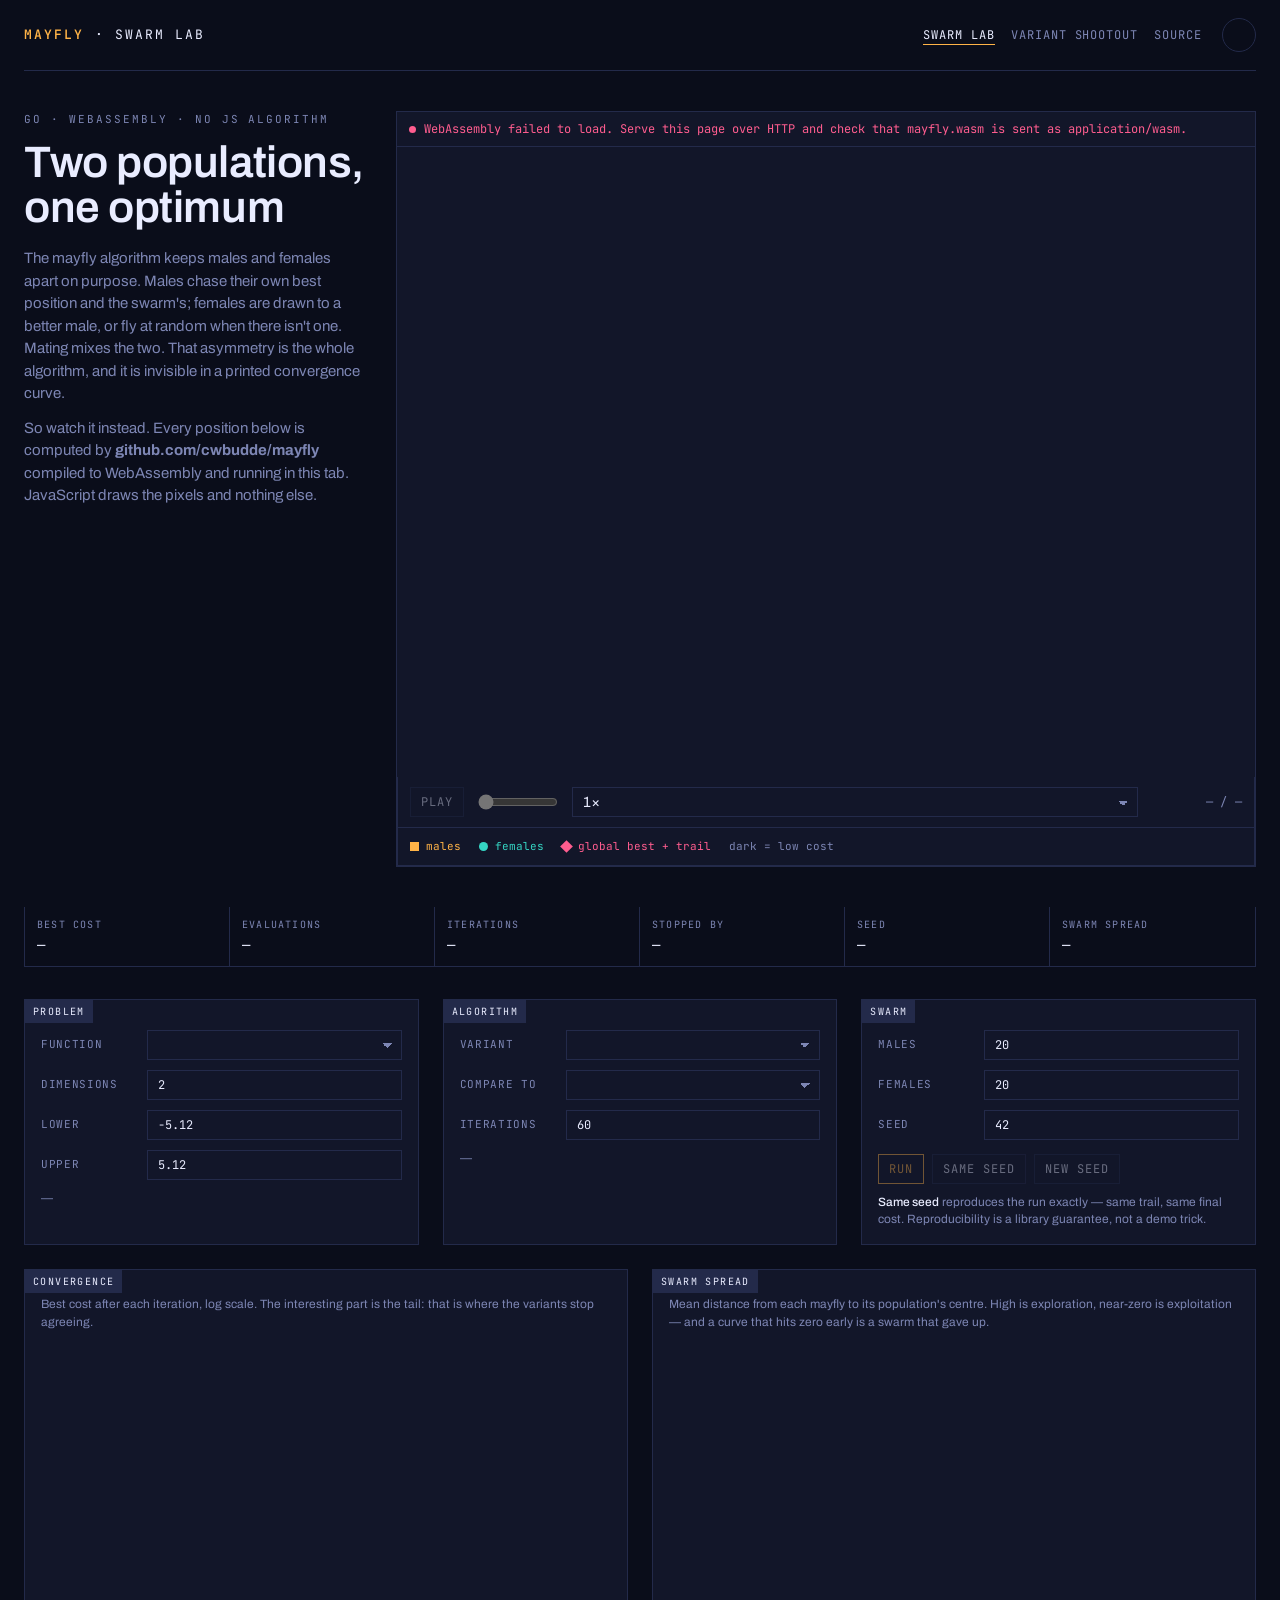
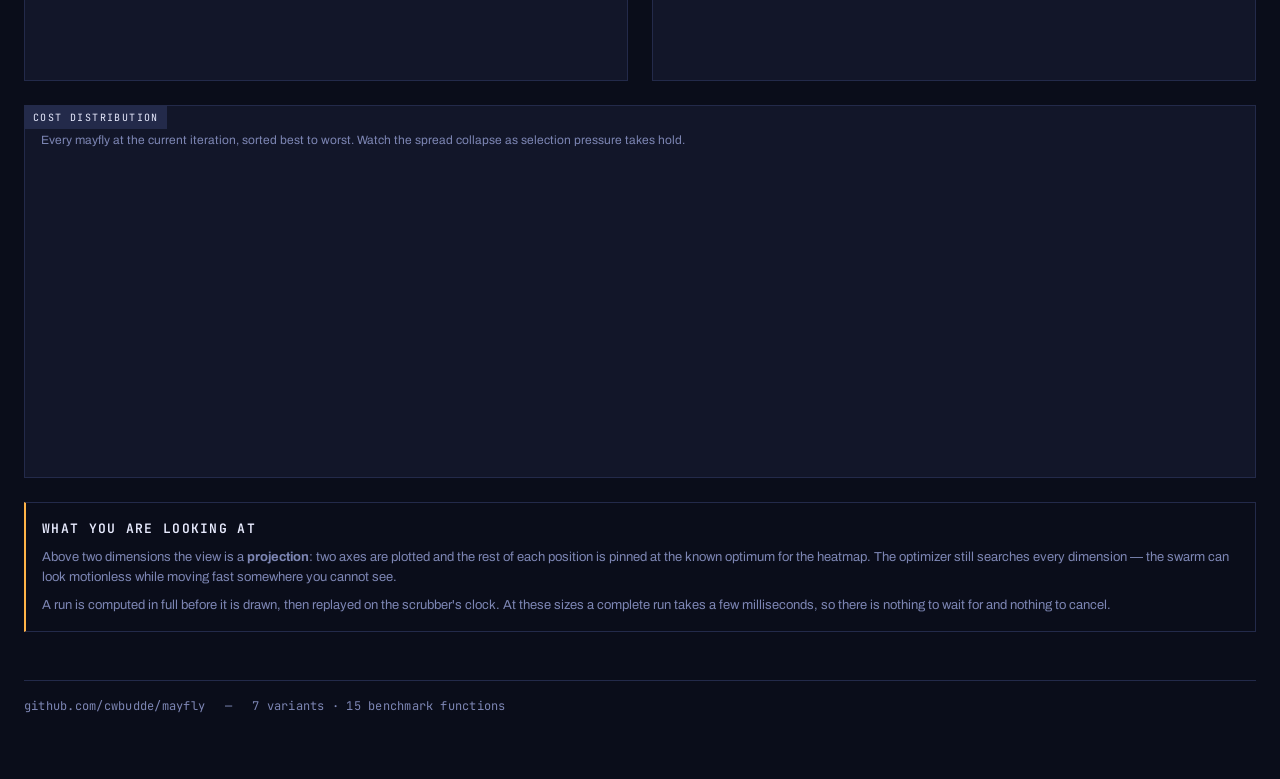
==== examples/wasm-demo/index.html @ 2de289dc "feat(demo): add a WebAssembly web demo and publish it to Pages The library's only shop window was `g" ====
<!doctype html>
<html lang="en">
  <head>
    <meta charset="utf-8" />
    <meta name="viewport" content="width=device-width, initial-scale=1" />
    <title>Swarm Lab — mayfly</title>
    <meta
      name="description"
      content="Watch the Mayfly Optimization Algorithm search, in your browser. Go compiled to WebAssembly, no algorithm logic in JavaScript."
    />
    <link rel="icon" href="favicon.svg" type="image/svg+xml" />
    <link rel="preconnect" href="https://fonts.googleapis.com" />
    <link rel="preconnect" href="https://fonts.gstatic.com" crossorigin />
    <link
      href="https://fonts.googleapis.com/css2?family=Archivo:wght@400;500;600&family=JetBrains+Mono:wght@400;500&display=swap"
      rel="stylesheet"
    />
    <link rel="stylesheet" href="style.css" />

    <!--
      DOM CONTRACT — read this before touching app.js / render.js.

      Ids app.js binds to (must never be removed or renamed):
        #rack             shell; JS sets data-boot="loading|ready"
        #status           status readout, gets data-state="ready|error|loading"
        #swarmRing        .swarm-ring; JS sets --boot-progress (0..1) while
                          streaming, then data-state="ready" for legend mode
        #stage            hero canvas — landscape + swarm
        #convergence      convergence canvas
        #diversity        diversity canvas
        #spread           cost-distribution canvas

        #benchmark        <select> of objective functions (populated from info())
        #variant          <select> of algorithm variants (populated from info())
        #compareVariant   <select> for the A/B variant; value "" disables A/B
        #dimensions #npop #npopf #iterations #seed   <input type=number>
        #lower #upper     <input type=number> bounds
        #run              primary button
        #rerun            re-run at the same seed
        #newSeed          randomize the seed and run

        #play             play/pause toggle, gets aria-pressed
        #scrub            <input type=range> over iterations
        #speed            <select> replay speed
        #frameReadout     "iteration n / N"

        #benchNote        blurb for the selected function
        #variantNote      description for the selected variant

      Telemetry values, all .v spans:
        #tBest #tEvals #tIterations #tTermination #tSeed #tDiversity
    -->
  </head>
  <body>
    <div class="rack" id="rack" data-boot="loading">
      <div class="rail-top">
        <span class="brand"><b>mayfly</b> · swarm lab</span>
        <nav class="site-nav">
          <a href="index.html" aria-current="page">Swarm Lab</a>
          <a href="benchmark.html">Variant Shootout</a>
          <a href="https://github.com/CWBudde/Mayfly">Source</a>
        </nav>
        <div class="swarm-ring" id="swarmRing" title="male · female · best">
          <div class="swarm-ring__track"></div>
          <div class="swarm-ring__fill"></div>
        </div>
      </div>

      <header class="hero">
        <div class="hero__text">
          <p class="eyebrow">GO · WEBASSEMBLY · NO JS ALGORITHM</p>
          <h1>Two populations, one optimum</h1>
          <p class="lede">
            The mayfly algorithm keeps males and females apart on purpose. Males
            chase their own best position and the swarm's; females are drawn to
            a better male, or fly at random when there isn't one. Mating mixes
            the two. That asymmetry is the whole algorithm, and it is invisible
            in a printed convergence curve.
          </p>
          <p class="lede">
            So watch it instead. Every position below is computed by
            <b>github.com/cwbudde/mayfly</b> compiled to WebAssembly and running
            in this tab. JavaScript draws the pixels and nothing else.
          </p>
        </div>

        <div class="hero__stage">
          <div class="status" id="status" data-state="loading">
            Loading WebAssembly…
          </div>
          <canvas class="stage-canvas" id="stage"></canvas>
          <div class="transport">
            <button id="play" aria-pressed="false" disabled>Play</button>
            <input
              type="range"
              id="scrub"
              min="0"
              max="0"
              value="0"
              step="1"
              disabled
              aria-label="Iteration"
            />
            <select id="speed" aria-label="Replay speed">
              <option value="0.25">0.25×</option>
              <option value="0.5">0.5×</option>
              <option value="1" selected>1×</option>
              <option value="2">2×</option>
              <option value="4">4×</option>
            </select>
            <span class="frame-readout mono" id="frameReadout">— / —</span>
          </div>
          <div class="legend">
            <span class="male"><i></i>males</span>
            <span class="female"><i></i>females</span>
            <span class="best"><i></i>global best + trail</span>
            <span>dark = low cost</span>
          </div>
        </div>
      </header>

      <dl class="telemetry mono">
        <div><span class="k">best cost</span><span class="v" id="tBest">—</span></div>
        <div><span class="k">evaluations</span><span class="v" id="tEvals">—</span></div>
        <div><span class="k">iterations</span><span class="v" id="tIterations">—</span></div>
        <div><span class="k">stopped by</span><span class="v" id="tTermination">—</span></div>
        <div><span class="k">seed</span><span class="v" id="tSeed">—</span></div>
        <div><span class="k">swarm spread</span><span class="v" id="tDiversity">—</span></div>
      </dl>

      <section class="controls">
        <div class="control-group">
          <span class="corner-label">Problem</span>
          <div class="field">
            <label for="benchmark">function</label>
            <select id="benchmark"></select>
          </div>
          <div class="field">
            <label for="dimensions">dimensions</label>
            <input type="number" id="dimensions" min="2" max="30" step="1" value="2" />
          </div>
          <div class="field">
            <label for="lower">lower</label>
            <input type="number" id="lower" step="any" value="-5.12" />
          </div>
          <div class="field">
            <label for="upper">upper</label>
            <input type="number" id="upper" step="any" value="5.12" />
          </div>
          <p class="field-note" id="benchNote">—</p>
        </div>

        <div class="control-group">
          <span class="corner-label">Algorithm</span>
          <div class="field">
            <label for="variant">variant</label>
            <select id="variant"></select>
          </div>
          <div class="field">
            <label for="compareVariant">compare to</label>
            <select id="compareVariant"></select>
          </div>
          <div class="field">
            <label for="iterations">iterations</label>
            <input type="number" id="iterations" min="1" max="1000" step="10" value="60" />
          </div>
          <p class="field-note" id="variantNote">—</p>
        </div>

        <div class="control-group">
          <span class="corner-label">Swarm</span>
          <div class="field">
            <label for="npop">males</label>
            <input type="number" id="npop" min="2" max="200" step="1" value="20" />
          </div>
          <div class="field">
            <label for="npopf">females</label>
            <input type="number" id="npopf" min="2" max="200" step="1" value="20" />
          </div>
          <div class="field">
            <label for="seed">seed</label>
            <input type="number" id="seed" step="1" value="42" />
          </div>
          <div class="button-row">
            <button id="run" data-primary disabled>Run</button>
            <button id="rerun" disabled>Same seed</button>
            <button id="newSeed" disabled>New seed</button>
          </div>
          <p class="field-note">
            <b>Same seed</b> reproduces the run exactly — same trail, same final
            cost. Reproducibility is a library guarantee, not a demo trick.
          </p>
        </div>
      </section>

      <section class="panels">
        <div class="panel">
          <span class="corner-label">Convergence</span>
          <p class="panel-note">
            Best cost after each iteration, log scale. The interesting part is
            the tail: that is where the variants stop agreeing.
          </p>
          <canvas id="convergence"></canvas>
        </div>

        <div class="panel">
          <span class="corner-label">Swarm spread</span>
          <p class="panel-note">
            Mean distance from each mayfly to its population's centre. High is
            exploration, near-zero is exploitation — and a curve that hits zero
            early is a swarm that gave up.
          </p>
          <canvas id="diversity"></canvas>
        </div>

        <div class="panel panel--wide">
          <span class="corner-label">Cost distribution</span>
          <p class="panel-note">
            Every mayfly at the current iteration, sorted best to worst. Watch
            the spread collapse as selection pressure takes hold.
          </p>
          <canvas id="spread"></canvas>
        </div>
      </section>

      <div class="caveat">
        <h3>What you are looking at</h3>
        <p>
          Above two dimensions the view is a <b>projection</b>: two axes are
          plotted and the rest of each position is pinned at the known optimum
          for the heatmap. The optimizer still searches every dimension — the
          swarm can look motionless while moving fast somewhere you cannot see.
        </p>
        <p>
          A run is computed in full before it is drawn, then replayed on the
          scrubber's clock. At these sizes a complete run takes a few
          milliseconds, so there is nothing to wait for and nothing to cancel.
        </p>
      </div>

      <footer class="rack-footer mono">
        <span>github.com/cwbudde/mayfly</span>
        <span id="buildInfo">—</span>
        <span>7 variants · 15 benchmark functions</span>
      </footer>
    </div>

    <script src="wasm_exec.js"></script>
    <script src="render.js"></script>
    <script src="app.js"></script>
  </body>
</html>
---- examples/wasm-demo/style.css ----
/* ==========================================================================
   mayfly — Swarm Lab
   Instrument-rack visual system, borrowed from the algo-fft demo so the two
   read as one family. One dark look, no light variant, no border radius.

   Signature idea: the swarm is two populations, not one. Males and females get
   their own hue AND their own glyph everywhere they appear — canvas, legend,
   chart, table. Colour alone would exclude roughly one man in twelve, and the
   dual population is the single thing about this algorithm a viewer most needs
   to see.
   ========================================================================== */

:root {
  /* ---- ground tokens ---- */
  --void: #0a0d1a; /* page ground */
  --rack: #121629; /* panel fill */
  --rule: #232a4a; /* hairlines — the only separator device */
  --dim: #7d86b4; /* labels, ticks, secondary readouts */
  --lume: #e9ecff; /* primary text */

  /* ---- the swarm ---- */
  /* JS reads these via getComputedStyle; keep them real custom properties. */
  --male: #ffb347; /* amber   — males, personal-best seekers */
  --female: #35d6c4; /* teal    — females, attracted or flying free */
  --best: #ff5d8f; /* rose    — the global best and its trail */
  --elite: #8b7dff; /* violet  — variant extras: elites, opposition, probes */

  /* ---- landscape ramp: low cost dark, high cost lit ---- */
  --land-low: #0d1230;
  --land-mid: #2b2a63;
  --land-high: #6a5aa8;

  /* interactive states draw from the swarm, not a separate brand colour */
  --action: var(--male);
  --action-hi: var(--best);
  --armed: var(--female);

  --ok: #35d6c4;
  --warn: #ffb347;
  --bad: #ff5d8f;

  /* ---- type ---- */
  --font-display: "Archivo", "Arial Narrow", "Helvetica Neue", sans-serif;
  --font-mono: "JetBrains Mono", ui-monospace, "SFMono-Regular", Menlo, Consolas,
    monospace;

  /* ---- rhythm ---- */
  --gutter: 24px;
  --rack-max: 1280px;
}

html {
  color-scheme: dark;
}

* {
  box-sizing: border-box;
}

body {
  margin: 0;
  background: var(--void);
  color: var(--lume);
  font-family: var(--font-display);
  font-size: 15px;
  line-height: 1.5;
  -webkit-font-smoothing: antialiased;
}

/* --------------------------------------------------------------------------
   Primitives
   -------------------------------------------------------------------------- */

.mono {
  font-family: var(--font-mono);
  font-size: 12px;
  letter-spacing: 0.02em;
}

h1,
h2,
h3 {
  margin: 0;
  font-weight: 600;
  letter-spacing: -0.01em;
}

a {
  color: var(--action);
  text-decoration: none;
  border-bottom: 1px solid transparent;
}

a:hover {
  border-bottom-color: currentColor;
}

button,
select,
input {
  font-family: inherit;
  font-size: inherit;
  color: inherit;
  background: transparent;
  border: 1px solid var(--rule);
  border-radius: 0;
  padding: 6px 10px;
}

button {
  cursor: pointer;
  font-family: var(--font-mono);
  font-size: 12px;
  text-transform: uppercase;
  letter-spacing: 0.08em;
  transition:
    border-color 120ms ease,
    color 120ms ease;
}

button:hover:not(:disabled) {
  border-color: var(--action);
  color: var(--action);
}

button:disabled {
  opacity: 0.4;
  cursor: not-allowed;
}

button[data-primary] {
  border-color: var(--action);
  color: var(--action);
}

button[data-primary]:hover:not(:disabled) {
  background: var(--action);
  color: var(--void);
}

select {
  cursor: pointer;
  width: 100%;
  appearance: none;
  background-image: linear-gradient(45deg, transparent 50%, var(--dim) 50%),
    linear-gradient(135deg, var(--dim) 50%, transparent 50%);
  background-position:
    calc(100% - 14px) calc(50% + 1px),
    calc(100% - 9px) calc(50% + 1px);
  background-size: 5px 5px;
  background-repeat: no-repeat;
  padding-right: 28px;
}

input[type="number"],
input[type="text"] {
  width: 100%;
  font-family: var(--font-mono);
  font-size: 12px;
}

input[type="range"] {
  width: 100%;
  padding: 0;
  border: 0;
  accent-color: var(--action);
}

:focus-visible {
  outline: 1px solid var(--action);
  outline-offset: 2px;
}

canvas {
  display: block;
  width: 100%;
}

/* --------------------------------------------------------------------------
   Rack shell
   -------------------------------------------------------------------------- */

.rack {
  max-width: var(--rack-max);
  margin: 0 auto;
  padding: 0 var(--gutter) 64px;
}

.rail-top {
  display: flex;
  align-items: center;
  gap: 20px;
  padding: 18px 0;
  border-bottom: 1px solid var(--rule);
}

.brand {
  font-family: var(--font-mono);
  font-size: 13px;
  letter-spacing: 0.16em;
  text-transform: uppercase;
  color: var(--lume);
}

.brand b {
  color: var(--action);
  font-weight: 600;
}

.site-nav {
  display: flex;
  gap: 16px;
  margin-left: auto;
  font-family: var(--font-mono);
  font-size: 12px;
  text-transform: uppercase;
  letter-spacing: 0.08em;
}

.site-nav a {
  color: var(--dim);
  border-bottom: 1px solid transparent;
}

.site-nav a[aria-current="page"] {
  color: var(--lume);
  border-bottom-color: var(--action);
}

.rack-footer {
  margin-top: 48px;
  padding-top: 16px;
  border-top: 1px solid var(--rule);
  color: var(--dim);
  display: flex;
  flex-wrap: wrap;
  gap: 8px 20px;
}

/* --------------------------------------------------------------------------
   Boot indicator — a swarm ring that fills while the wasm streams in, then
   becomes the male/female/best legend.
   -------------------------------------------------------------------------- */

.swarm-ring {
  position: relative;
  width: 34px;
  height: 34px;
  flex: none;
}

.swarm-ring__track {
  position: absolute;
  inset: 0;
  border-radius: 50%;
  border: 1px solid var(--rule);
}

.swarm-ring__fill {
  position: absolute;
  inset: 2px;
  border-radius: 50%;
  background: conic-gradient(
    from -90deg,
    var(--male),
    var(--female) 50%,
    var(--best) 85%,
    var(--male)
  );
  mask-image: conic-gradient(
    from -90deg,
    #000 calc(var(--boot-progress, 0) * 360deg),
    transparent 0
  );
  transition: mask-image 120ms linear;
}

.swarm-ring[data-state="ready"] .swarm-ring__fill {
  mask-image: none;
  animation: ring-settle 500ms ease-out;
}

@keyframes ring-settle {
  from {
    transform: scale(0.86);
    opacity: 0.5;
  }
}

/* --------------------------------------------------------------------------
   Hero
   -------------------------------------------------------------------------- */

.hero {
  display: grid;
  grid-template-columns: minmax(0, 340px) minmax(0, 1fr);
  gap: 32px;
  padding: 40px 0 28px;
  align-items: start;
}

.eyebrow {
  margin: 0 0 12px;
  font-family: var(--font-mono);
  font-size: 11px;
  letter-spacing: 0.18em;
  text-transform: uppercase;
  color: var(--dim);
}

.hero h1 {
  font-size: clamp(30px, 4vw, 44px);
  line-height: 1.04;
  margin-bottom: 16px;
}

.lede {
  margin: 0;
  color: var(--dim);
  font-size: 15px;
}

.lede + .lede {
  margin-top: 12px;
}

.hero__stage {
  position: relative;
  border: 1px solid var(--rule);
  background: var(--rack);
}

.stage-canvas {
  aspect-ratio: 1 / 1;
  max-height: 70vh;
}

/* --------------------------------------------------------------------------
   Status + telemetry
   -------------------------------------------------------------------------- */

.status {
  display: flex;
  align-items: center;
  gap: 8px;
  padding: 8px 12px;
  border-bottom: 1px solid var(--rule);
  color: var(--dim);
  font-family: var(--font-mono);
  font-size: 12px;
}

.status::before {
  content: "";
  width: 7px;
  height: 7px;
  border-radius: 50%;
  background: var(--dim);
  flex: none;
}

.status[data-state="ready"] {
  color: var(--lume);
}

.status[data-state="ready"]::before {
  background: var(--ok);
}

.status[data-state="loading"]::before {
  background: var(--warn);
  animation: pulse 1s ease-in-out infinite;
}

.status[data-state="error"] {
  color: var(--bad);
}

.status[data-state="error"]::before {
  background: var(--bad);
}

@keyframes pulse {
  50% {
    opacity: 0.25;
  }
}

.telemetry {
  display: flex;
  flex-wrap: wrap;
  gap: 0;
  border: 1px solid var(--rule);
  border-top: 0;
}

.telemetry div {
  flex: 1 1 140px;
  padding: 10px 12px;
  border-right: 1px solid var(--rule);
}

.telemetry div:last-child {
  border-right: 0;
}

.telemetry dt,
.telemetry .k {
  display: block;
  color: var(--dim);
  font-size: 10px;
  letter-spacing: 0.12em;
  text-transform: uppercase;
  margin-bottom: 3px;
}

.telemetry .v {
  color: var(--lume);
  font-size: 14px;
}

.telemetry .v[data-tone="good"] {
  color: var(--ok);
}

/* --------------------------------------------------------------------------
   Transport
   -------------------------------------------------------------------------- */

.transport {
  display: flex;
  align-items: center;
  gap: 12px;
  padding: 10px 12px;
  border: 1px solid var(--rule);
  border-top: 0;
}

.transport input[type="range"] {
  flex: 1;
  min-width: 80px;
}

.transport .frame-readout {
  font-family: var(--font-mono);
  font-size: 12px;
  color: var(--dim);
  min-width: 92px;
  text-align: right;
}

/* --------------------------------------------------------------------------
   Legend
   -------------------------------------------------------------------------- */

.legend {
  display: flex;
  flex-wrap: wrap;
  gap: 6px 18px;
  padding: 10px 12px;
  border: 1px solid var(--rule);
  border-top: 0;
  font-family: var(--font-mono);
  font-size: 11px;
  color: var(--dim);
}

.legend span {
  display: inline-flex;
  align-items: center;
  gap: 7px;
}

.legend i {
  width: 9px;
  height: 9px;
  flex: none;
  background: currentColor;
}

.legend .male {
  color: var(--male);
}

.legend .female {
  color: var(--female);
}

.legend .female i {
  border-radius: 50%;
}

.legend .best {
  color: var(--best);
}

.legend .best i {
  transform: rotate(45deg);
}

/* --------------------------------------------------------------------------
   Controls
   -------------------------------------------------------------------------- */

.controls {
  display: grid;
  grid-template-columns: repeat(auto-fit, minmax(min(240px, 100%), 1fr));
  gap: var(--gutter);
  margin-top: 32px;
}

.control-group {
  position: relative;
  border: 1px solid var(--rule);
  background: var(--rack);
  padding: 26px 16px 16px;
}

.corner-label {
  position: absolute;
  top: 0;
  left: 0;
  padding: 4px 8px;
  background: var(--rule);
  color: var(--lume);
  font-family: var(--font-mono);
  font-size: 10px;
  letter-spacing: 0.14em;
  text-transform: uppercase;
}

.field {
  display: grid;
  grid-template-columns: 96px minmax(0, 1fr);
  align-items: center;
  gap: 10px;
  margin-top: 10px;
}

.field:first-of-type {
  margin-top: 4px;
}

.field > label {
  color: var(--dim);
  font-family: var(--font-mono);
  font-size: 11px;
  text-transform: uppercase;
  letter-spacing: 0.06em;
}

.field-note {
  margin: 10px 0 0;
  color: var(--dim);
  font-size: 12px;
  line-height: 1.45;
}

.field-note b {
  color: var(--lume);
  font-weight: 500;
}

.button-row {
  display: flex;
  flex-wrap: wrap;
  gap: 8px;
  margin-top: 14px;
}

/* --------------------------------------------------------------------------
   Panels
   -------------------------------------------------------------------------- */

.panels {
  display: grid;
  grid-template-columns: repeat(auto-fit, minmax(min(420px, 100%), 1fr));
  gap: var(--gutter);
  margin-top: var(--gutter);
}

.panel {
  position: relative;
  border: 1px solid var(--rule);
  background: var(--rack);
  padding: 26px 16px 16px;
}

.panel--wide {
  grid-column: 1 / -1;
}

.panel-note {
  margin: 0 0 12px;
  color: var(--dim);
  font-size: 12px;
  line-height: 1.45;
}

.panel canvas {
  aspect-ratio: 16 / 9;
}

.panel--wide canvas {
  aspect-ratio: 4 / 1;
}

/* --------------------------------------------------------------------------
   Chips
   -------------------------------------------------------------------------- */

.chips {
  display: flex;
  flex-wrap: wrap;
  gap: 6px;
  margin-top: 4px;
}

.chip {
  padding: 5px 9px;
  border: 1px solid var(--rule);
  color: var(--dim);
  font-family: var(--font-mono);
  font-size: 11px;
  letter-spacing: 0.04em;
  cursor: pointer;
}

.chip[aria-pressed="true"] {
  border-color: var(--action);
  color: var(--action);
}

.chip:hover {
  color: var(--lume);
}

/* --------------------------------------------------------------------------
   Benchmark page
   -------------------------------------------------------------------------- */

.progress {
  height: 3px;
  background: var(--rule);
  margin-top: 14px;
}

.progress__bar {
  height: 100%;
  width: 0;
  background: var(--action);
  transition: width 160ms linear;
}

.table-wrap {
  overflow-x: auto;
  margin-top: 4px;
}

table {
  width: 100%;
  border-collapse: collapse;
  font-family: var(--font-mono);
  font-size: 12px;
  white-space: nowrap;
}

th,
td {
  padding: 7px 10px;
  text-align: right;
  border-bottom: 1px solid var(--rule);
}

th:first-child,
td:first-child {
  text-align: left;
}

thead th {
  color: var(--dim);
  font-weight: 400;
  font-size: 10px;
  letter-spacing: 0.1em;
  text-transform: uppercase;
  cursor: pointer;
  user-select: none;
  position: sticky;
  top: 0;
  background: var(--rack);
}

thead th[aria-sort="ascending"]::after {
  content: " ▲";
  color: var(--action);
}

thead th[aria-sort="descending"]::after {
  content: " ▼";
  color: var(--action);
}

tbody tr:hover td {
  background: rgb(255 255 255 / 3%);
}

td[data-rank="1"] {
  color: var(--ok);
}

td.win {
  color: var(--ok);
}

td.lose {
  color: var(--bad);
}

td.tie {
  color: var(--dim);
}

.matrix td,
.matrix th {
  text-align: center;
  padding: 6px 8px;
}

.matrix td:first-child,
.matrix th:first-child {
  text-align: left;
}

.verdict {
  margin: 14px 0 0;
  padding: 12px;
  border: 1px solid var(--rule);
  color: var(--dim);
  font-size: 13px;
  line-height: 1.5;
}

.verdict b {
  color: var(--lume);
  font-weight: 500;
}

.caveat {
  margin-top: var(--gutter);
  padding: 16px;
  border: 1px solid var(--rule);
  border-left: 2px solid var(--warn);
  color: var(--dim);
  font-size: 13px;
  line-height: 1.55;
}

.caveat h3 {
  margin: 0 0 8px;
  font-size: 13px;
  color: var(--lume);
  font-family: var(--font-mono);
  text-transform: uppercase;
  letter-spacing: 0.1em;
}

.caveat p {
  margin: 0 0 8px;
}

.caveat p:last-child {
  margin-bottom: 0;
}

.chart-legend {
  display: flex;
  flex-wrap: wrap;
  gap: 6px;
  margin-top: 10px;
}

.sr-only {
  position: absolute;
  width: 1px;
  height: 1px;
  padding: 0;
  margin: -1px;
  overflow: hidden;
  clip: rect(0 0 0 0);
  white-space: nowrap;
  border: 0;
}

/* --------------------------------------------------------------------------
   Motion
   Structure is always visible without JS. The reveal is additive: it only
   plays once data-boot flips to "ready", and if that attribute is never set
   (a script failure, not just a WASM load failure) the page still reads as a
   complete static layout rather than a permanent blank gap.
   -------------------------------------------------------------------------- */

.rack[data-boot="ready"] .hero__stage {
  animation: sweep-in 700ms ease-out forwards;
}

.rack[data-boot="ready"] .controls {
  animation: fade-up 420ms ease-out 120ms both;
}

.rack[data-boot="ready"] .panels {
  animation: fade-up 420ms ease-out 220ms both;
}

@keyframes sweep-in {
  from {
    clip-path: inset(0 100% 0 0);
  }
  to {
    clip-path: inset(0 0 0 0);
  }
}

@keyframes fade-up {
  from {
    opacity: 0;
    transform: translateY(8px);
  }
  to {
    opacity: 1;
    transform: none;
  }
}

@media (prefers-reduced-motion: reduce) {
  *,
  *::before,
  *::after {
    animation-duration: 0.001ms !important;
    animation-iteration-count: 1 !important;
    transition-duration: 0.001ms !important;
  }
}

/* --------------------------------------------------------------------------
   Responsive
   -------------------------------------------------------------------------- */

@media (max-width: 900px) {
  .hero {
    grid-template-columns: 1fr;
    gap: 24px;
    padding-top: 28px;
  }

  .stage-canvas {
    max-height: none;
  }
}

@media (max-width: 480px) {
  :root {
    --gutter: 16px;
  }

  .field {
    grid-template-columns: 1fr;
    gap: 4px;
  }

  .site-nav {
    gap: 12px;
  }
}
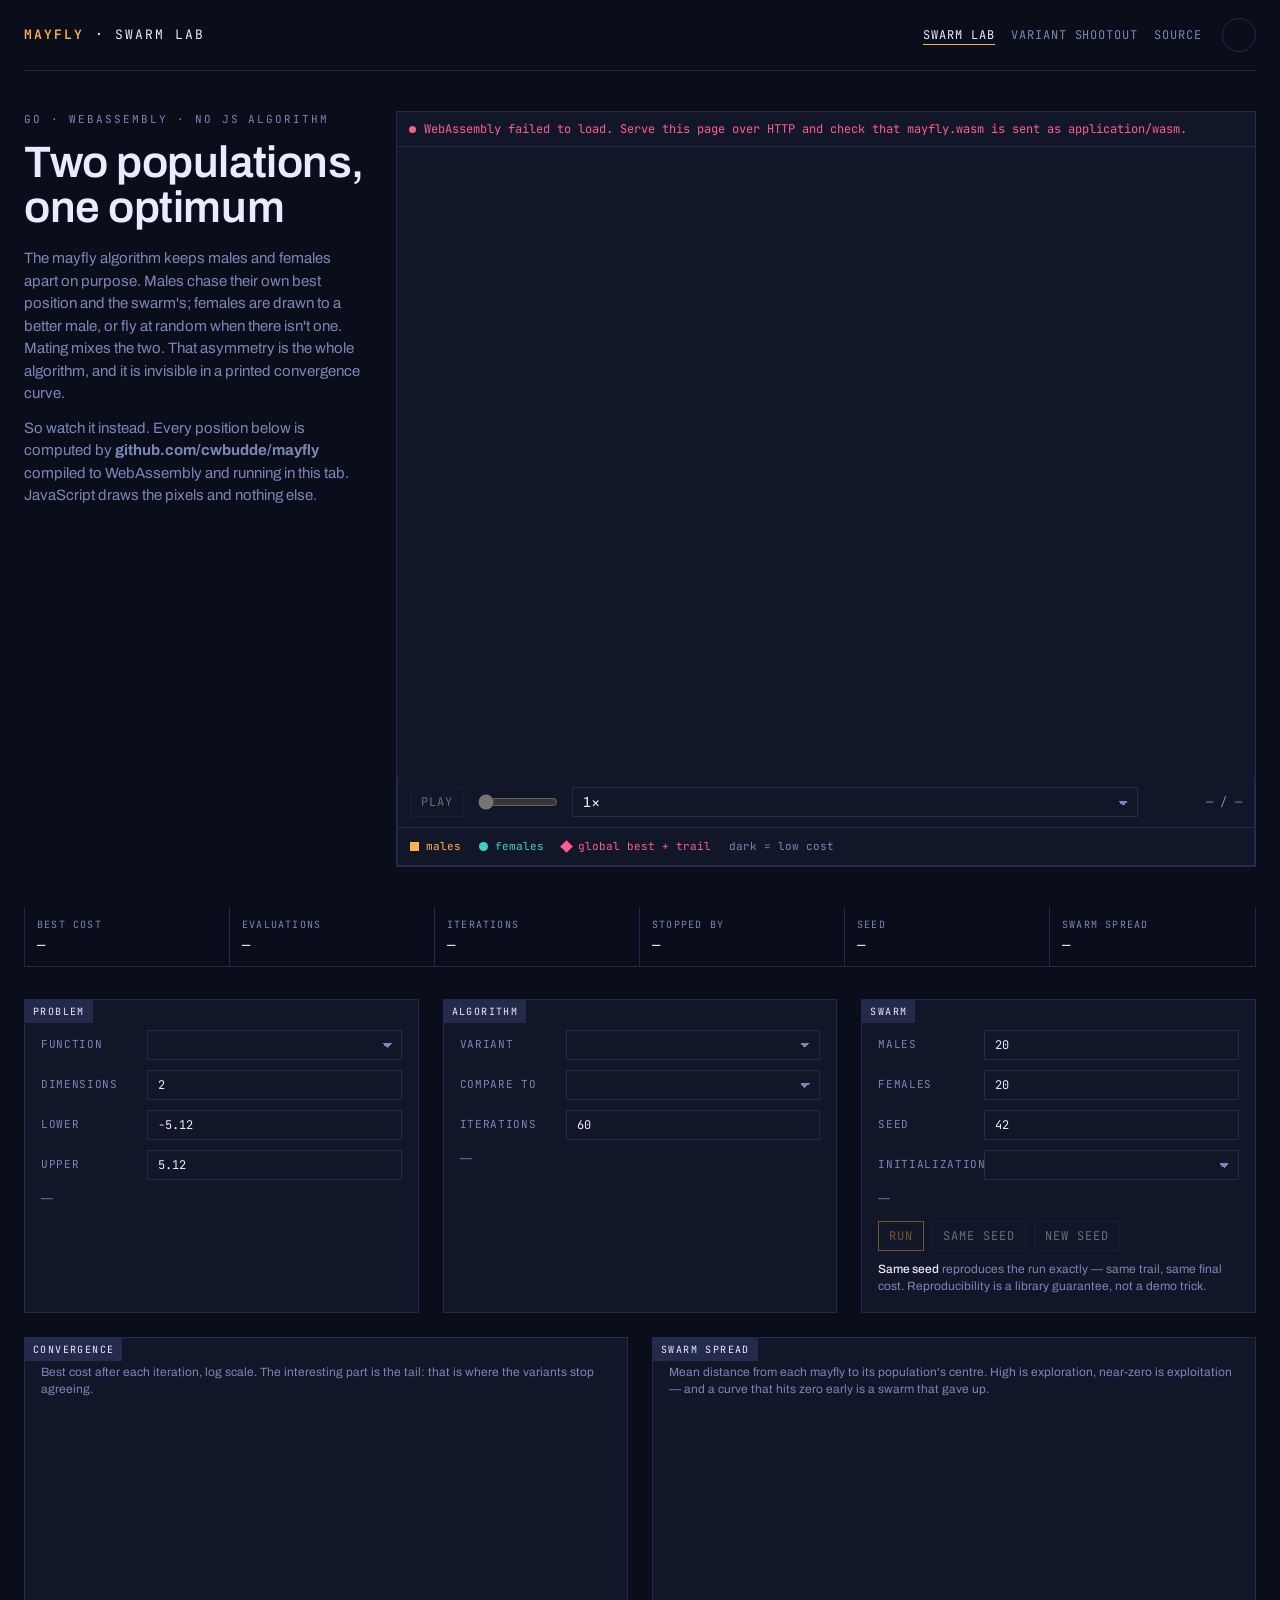
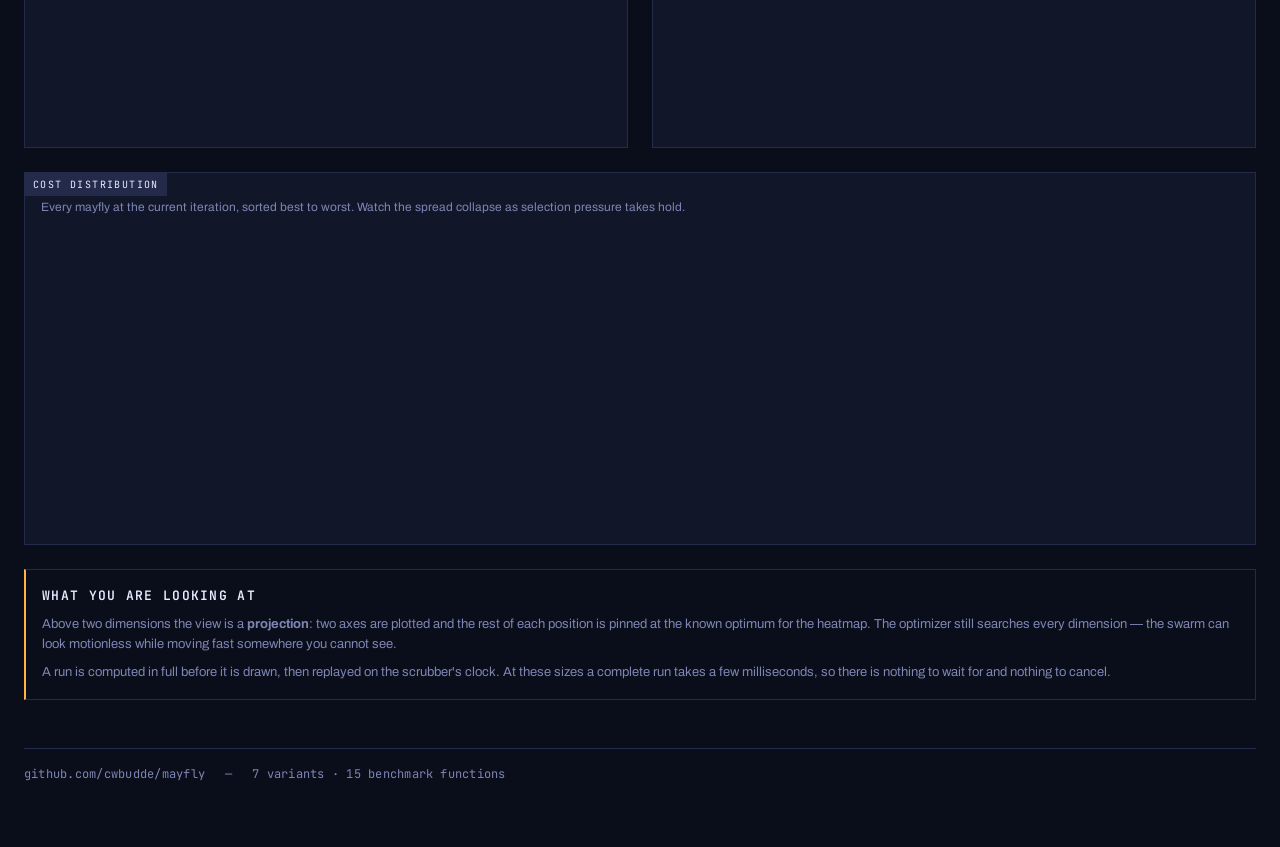
==== commit 4b64d67b: "feat: add QMC initialization options and integrate into demo UI and backend" ====
--- a/examples/wasm-demo/index.html
+++ b/examples/wasm-demo/index.html
@@ -35,6 +35,7 @@
         #compareVariant   <select> for the A/B variant; value "" disables A/B
         #dimensions #npop #npopf #iterations #seed   <input type=number>
         #lower #upper     <input type=number> bounds
+        #qmcInit          <select> of initial-population strategies (from info())
         #run              primary button
         #rerun            re-run at the same seed
         #newSeed          randomize the seed and run
@@ -45,6 +46,8 @@
         #frameReadout     "iteration n / N"
 
         #benchNote        blurb for the selected function
+        #qmcNote          description for the selected initialization
+        #projectionNote   warning shown when the heatmap slice misses the optimum
         #variantNote      description for the selected variant
 
       Telemetry values, all .v spans:
@@ -116,6 +119,7 @@
             <span class="best"><i></i>global best + trail</span>
             <span>dark = low cost</span>
           </div>
+          <p class="projection-note mono" id="projectionNote"></p>
         </div>
       </header>
 
@@ -181,6 +185,11 @@
             <label for="seed">seed</label>
             <input type="number" id="seed" step="1" value="42" />
           </div>
+          <div class="field">
+            <label for="qmcInit">initialization</label>
+            <select id="qmcInit"></select>
+          </div>
+          <p class="field-note" id="qmcNote">—</p>
           <div class="button-row">
             <button id="run" data-primary disabled>Run</button>
             <button id="rerun" disabled>Same seed</button>
--- a/examples/wasm-demo/style.css
+++ b/examples/wasm-demo/style.css
@@ -498,6 +498,20 @@
   transform: rotate(45deg);
 }
 
+.projection-note:empty {
+  display: none;
+}
+
+.projection-note {
+  margin: 0;
+  padding: 8px 12px;
+  border: 1px solid var(--rule);
+  border-top: 0;
+  border-left: 2px solid var(--warn);
+  color: var(--dim);
+  line-height: 1.45;
+}
+
 /* --------------------------------------------------------------------------
    Controls
    -------------------------------------------------------------------------- */
@@ -688,6 +702,28 @@
   position: sticky;
   top: 0;
   background: var(--rack);
+}
+
+/* The sort control is a real button so it is focusable and keyboard-operable;
+   it is styled to disappear into the header it sits in. */
+.th-sort {
+  all: unset;
+  cursor: pointer;
+  display: block;
+  width: 100%;
+  font: inherit;
+  color: inherit;
+  letter-spacing: inherit;
+  text-transform: inherit;
+}
+
+.th-sort:hover {
+  color: var(--lume);
+}
+
+.th-sort:focus-visible {
+  outline: 1px solid var(--action);
+  outline-offset: 2px;
 }
 
 thead th[aria-sort="ascending"]::after {
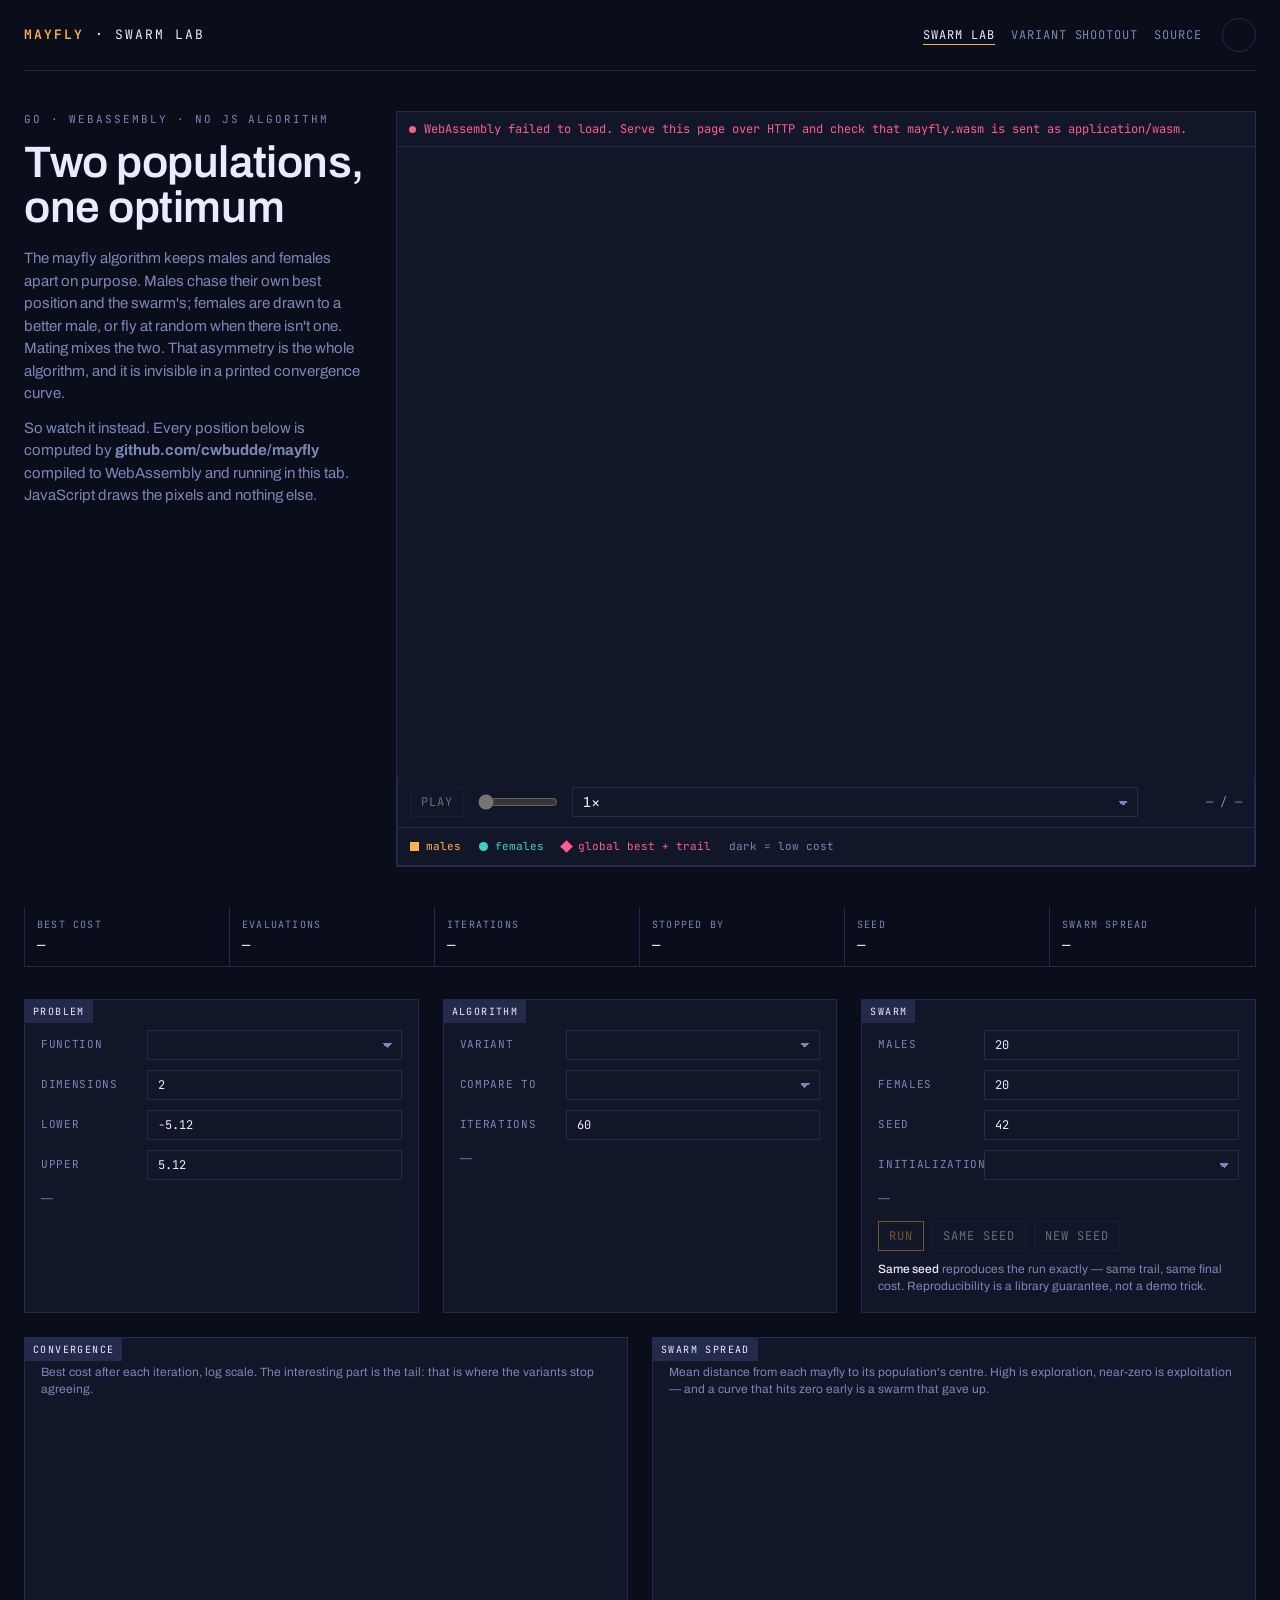
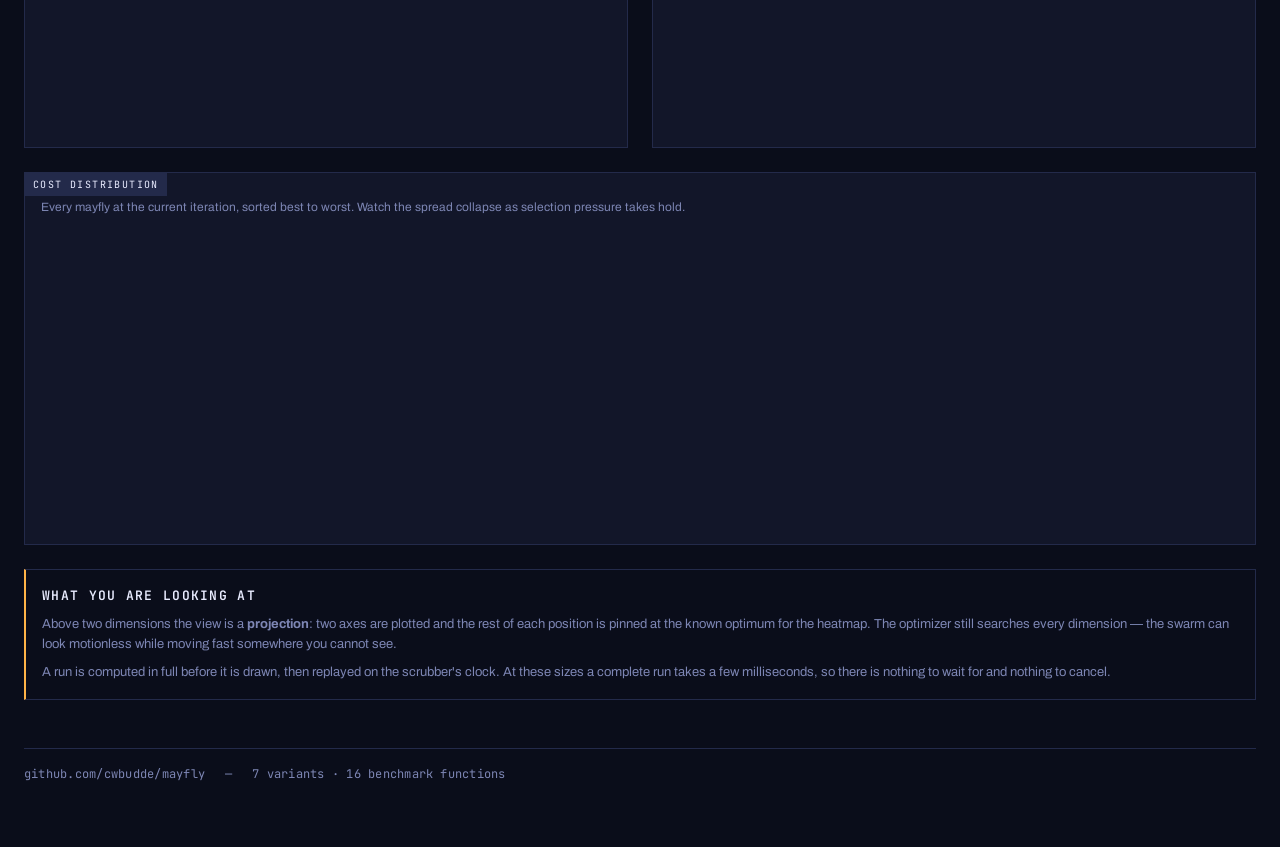
==== commit 76c25870: "feat(functions): add Himmelblau to the benchmark suite Himmelblau is multimodal with four equal glob" ====
--- a/examples/wasm-demo/index.html
+++ b/examples/wasm-demo/index.html
@@ -250,7 +250,7 @@
       <footer class="rack-footer mono">
         <span>github.com/cwbudde/mayfly</span>
         <span id="buildInfo">—</span>
-        <span>7 variants · 15 benchmark functions</span>
+        <span>7 variants · 16 benchmark functions</span>
       </footer>
     </div>
 
